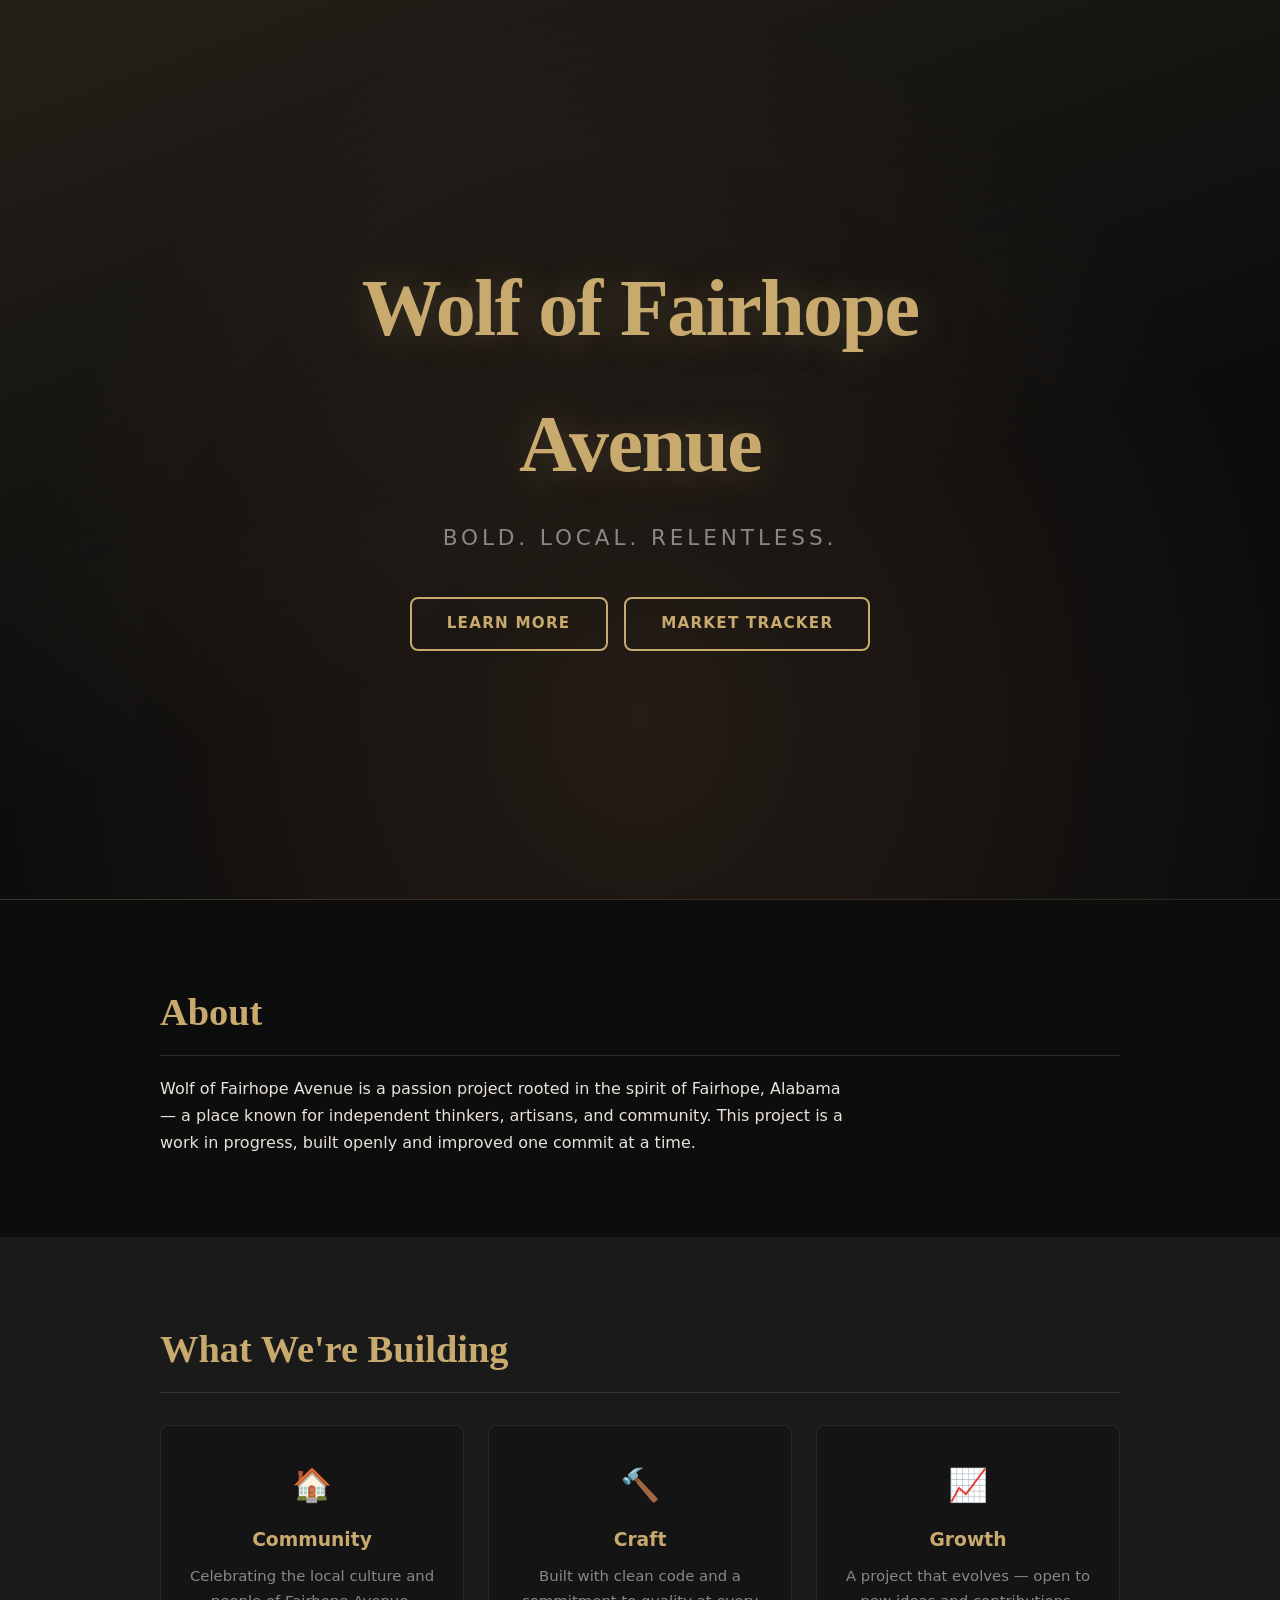
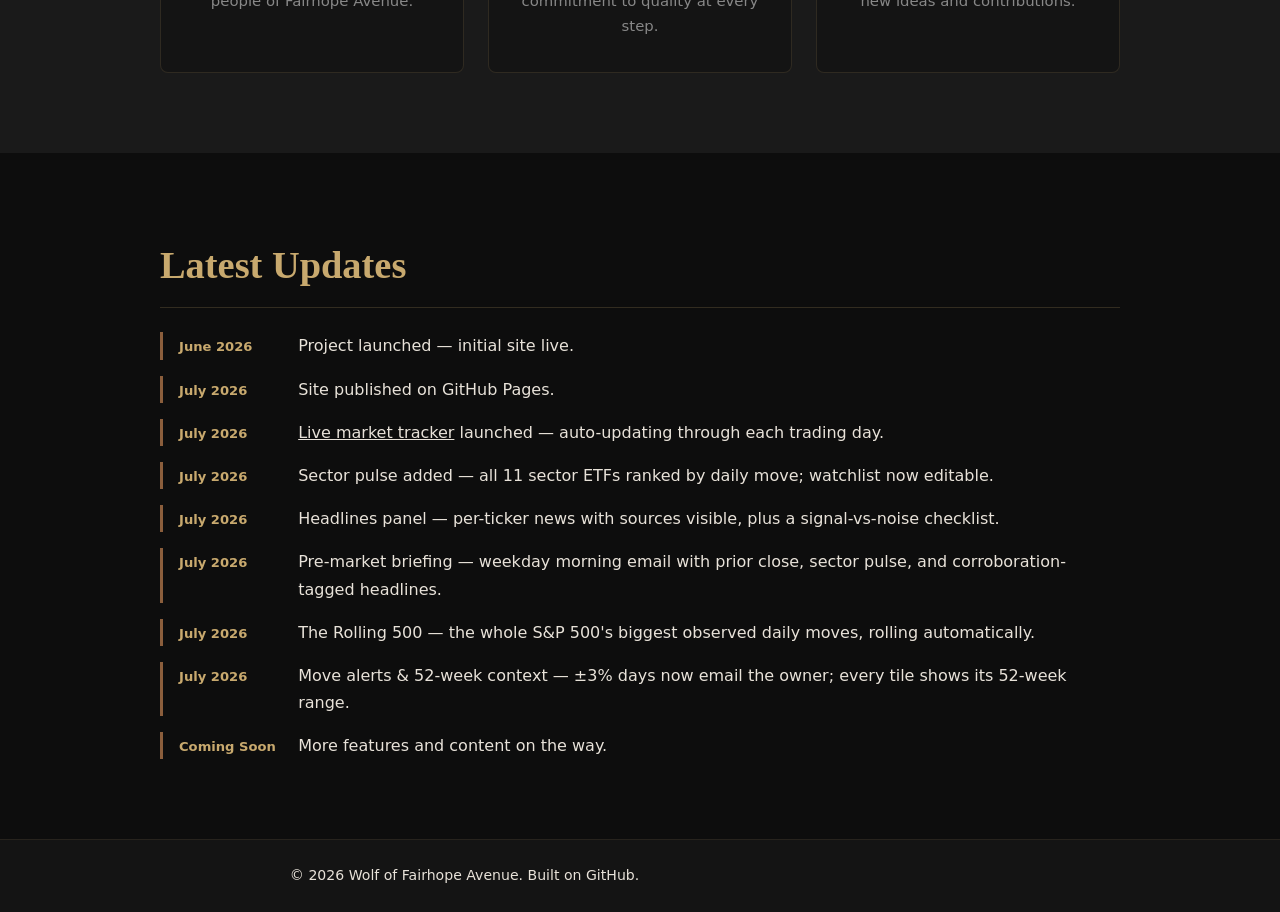
==== index.html @ 79716ab4 "Add significant-move notifications and 52-week context - scripts/check_moves.py + workflow step: a t" ====
<!DOCTYPE html>
<html lang="en">
<head>
  <meta charset="UTF-8" />
  <meta name="viewport" content="width=device-width, initial-scale=1.0" />
  <title>Wolf of Fairhope Avenue</title>
  <meta name="description" content="Wolf of Fairhope Avenue — a project built in public, one commit at a time. Home of the live educational market tracker." />
  <link rel="icon" href="data:image/svg+xml,%3Csvg xmlns='http://www.w3.org/2000/svg' viewBox='0 0 100 100'%3E%3Ctext y='.9em' font-size='90'%3E%F0%9F%90%BA%3C/text%3E%3C/svg%3E" />
  <link rel="stylesheet" href="styles.css" />
</head>
<body>

  <header class="hero">
    <div class="hero-content">
      <h1 class="title">Wolf of Fairhope Avenue</h1>
      <p class="tagline">Bold. Local. Relentless.</p>
      <a href="#about" class="btn">Learn More</a>
      <a href="tracker.html" class="btn">Market Tracker</a>
    </div>
  </header>

  <main>

    <section id="about" class="section">
      <div class="container">
        <h2>About</h2>
        <p>
          Wolf of Fairhope Avenue is a passion project rooted in the spirit of
          Fairhope, Alabama — a place known for independent thinkers, artisans,
          and community. This project is a work in progress, built openly and
          improved one commit at a time.
        </p>
      </div>
    </section>

    <section id="features" class="section section--alt">
      <div class="container">
        <h2>What We're Building</h2>
        <div class="cards">
          <div class="card">
            <span class="card-icon">&#127968;</span>
            <h3>Community</h3>
            <p>Celebrating the local culture and people of Fairhope Avenue.</p>
          </div>
          <div class="card">
            <span class="card-icon">&#128296;</span>
            <h3>Craft</h3>
            <p>Built with clean code and a commitment to quality at every step.</p>
          </div>
          <div class="card">
            <span class="card-icon">&#128200;</span>
            <h3>Growth</h3>
            <p>A project that evolves — open to new ideas and contributions.</p>
          </div>
        </div>
      </div>
    </section>

    <section id="updates" class="section">
      <div class="container">
        <h2>Latest Updates</h2>
        <ul class="updates-list">
          <li>
            <span class="update-date">June 2026</span>
            <span class="update-text">Project launched — initial site live.</span>
          </li>
          <li>
            <span class="update-date">July 2026</span>
            <span class="update-text">Site published on GitHub Pages.</span>
          </li>
          <li>
            <span class="update-date">July 2026</span>
            <span class="update-text"><a href="tracker.html" style="color:inherit">Live market tracker</a> launched — auto-updating through each trading day.</span>
          </li>
          <li>
            <span class="update-date">July 2026</span>
            <span class="update-text">Sector pulse added — all 11 sector ETFs ranked by daily move; watchlist now editable.</span>
          </li>
          <li>
            <span class="update-date">July 2026</span>
            <span class="update-text">Headlines panel — per-ticker news with sources visible, plus a signal-vs-noise checklist.</span>
          </li>
          <li>
            <span class="update-date">July 2026</span>
            <span class="update-text">Pre-market briefing — weekday morning email with prior close, sector pulse, and corroboration-tagged headlines.</span>
          </li>
          <li>
            <span class="update-date">July 2026</span>
            <span class="update-text">The Rolling 500 — the whole S&amp;P 500's biggest observed daily moves, rolling automatically.</span>
          </li>
          <li>
            <span class="update-date">July 2026</span>
            <span class="update-text">Move alerts &amp; 52-week context — ±3% days now email the owner; every tile shows its 52-week range.</span>
          </li>
          <li>
            <span class="update-date">Coming Soon</span>
            <span class="update-text">More features and content on the way.</span>
          </li>
        </ul>
      </div>
    </section>

  </main>

  <footer class="footer">
    <div class="container">
      <p>&copy; 2026 Wolf of Fairhope Avenue. Built on GitHub.</p>
    </div>
  </footer>

</body>
</html>
---- styles.css ----
/* ── Reset & base ──────────────────────────────────────────────────────── */
*, *::before, *::after { box-sizing: border-box; margin: 0; padding: 0; }

:root {
  --color-bg:       #0d0d0d;
  --color-surface:  #141414;
  --color-alt:      #1a1a1a;
  --color-accent:   #c8a96e;   /* warm gold */
  --color-accent2:  #8b5e3c;   /* deep copper */
  --color-text:     #e8e2d9;
  --color-muted:    #888;
  --font-display:   'Georgia', serif;
  --font-body:      'Segoe UI', system-ui, sans-serif;
  --max-w:          960px;
  --radius:         8px;
}

html { scroll-behavior: smooth; }

body {
  background: var(--color-bg);
  color: var(--color-text);
  font-family: var(--font-body);
  font-size: 1rem;
  line-height: 1.7;
}

/* ── Hero ──────────────────────────────────────────────────────────────── */
.hero {
  min-height: 100vh;
  display: flex;
  align-items: center;
  justify-content: center;
  text-align: center;
  padding: 2rem;
  background:
    linear-gradient(160deg, rgba(200,169,110,.12) 0%, transparent 60%),
    radial-gradient(ellipse at 50% 80%, rgba(139,94,60,.18) 0%, transparent 70%),
    var(--color-bg);
  border-bottom: 1px solid rgba(200,169,110,.15);
}

.hero-content { max-width: 680px; }

.title {
  font-family: var(--font-display);
  font-size: clamp(2.4rem, 7vw, 5rem);
  font-weight: 700;
  letter-spacing: -.02em;
  color: var(--color-accent);
  text-shadow: 0 2px 40px rgba(200,169,110,.25);
  margin-bottom: .5rem;
}

.tagline {
  font-size: clamp(1rem, 2.5vw, 1.35rem);
  color: var(--color-muted);
  letter-spacing: .18em;
  text-transform: uppercase;
  margin-bottom: 2.5rem;
}

/* ── Button ────────────────────────────────────────────────────────────── */
.btn {
  display: inline-block;
  margin: 0 .35rem .5rem;
  padding: .75rem 2.2rem;
  border: 2px solid var(--color-accent);
  color: var(--color-accent);
  font-size: .95rem;
  font-weight: 600;
  letter-spacing: .08em;
  text-transform: uppercase;
  text-decoration: none;
  border-radius: var(--radius);
  transition: background .2s, color .2s;
}
.btn:hover {
  background: var(--color-accent);
  color: var(--color-bg);
}

/* ── Sections ──────────────────────────────────────────────────────────── */
.section { padding: 5rem 1.5rem; }
.section--alt { background: var(--color-alt); }

.container {
  max-width: var(--max-w);
  margin: 0 auto;
}

h2 {
  font-family: var(--font-display);
  font-size: clamp(1.6rem, 3.5vw, 2.4rem);
  color: var(--color-accent);
  margin-bottom: 1.2rem;
  border-bottom: 1px solid rgba(200,169,110,.2);
  padding-bottom: .6rem;
}

p { color: var(--color-text); max-width: 68ch; }

/* ── Cards ─────────────────────────────────────────────────────────────── */
.cards {
  display: grid;
  grid-template-columns: repeat(auto-fit, minmax(220px, 1fr));
  gap: 1.5rem;
  margin-top: 2rem;
}

.card {
  background: var(--color-surface);
  border: 1px solid rgba(200,169,110,.15);
  border-radius: var(--radius);
  padding: 2rem 1.5rem;
  text-align: center;
  transition: border-color .2s, transform .2s;
}
.card:hover {
  border-color: var(--color-accent);
  transform: translateY(-4px);
}

.card-icon { font-size: 2rem; display: block; margin-bottom: .75rem; }
.card h3   { color: var(--color-accent); margin-bottom: .5rem; }
.card p    { font-size: .93rem; color: var(--color-muted); }

/* ── Updates list ──────────────────────────────────────────────────────── */
.updates-list {
  list-style: none;
  margin-top: 1.5rem;
  display: flex;
  flex-direction: column;
  gap: 1rem;
}

.updates-list li {
  display: flex;
  gap: 1.2rem;
  align-items: baseline;
  border-left: 3px solid var(--color-accent2);
  padding-left: 1rem;
}

.update-date {
  font-size: .82rem;
  color: var(--color-accent);
  font-weight: 600;
  white-space: nowrap;
  min-width: 100px;
}

.update-text { color: var(--color-text); }

/* ── Footer ─────────────────────────────────────────────────────────────── */
.footer {
  background: var(--color-surface);
  border-top: 1px solid rgba(200,169,110,.1);
  padding: 1.5rem;
  text-align: center;
  color: var(--color-muted);
  font-size: .88rem;
}
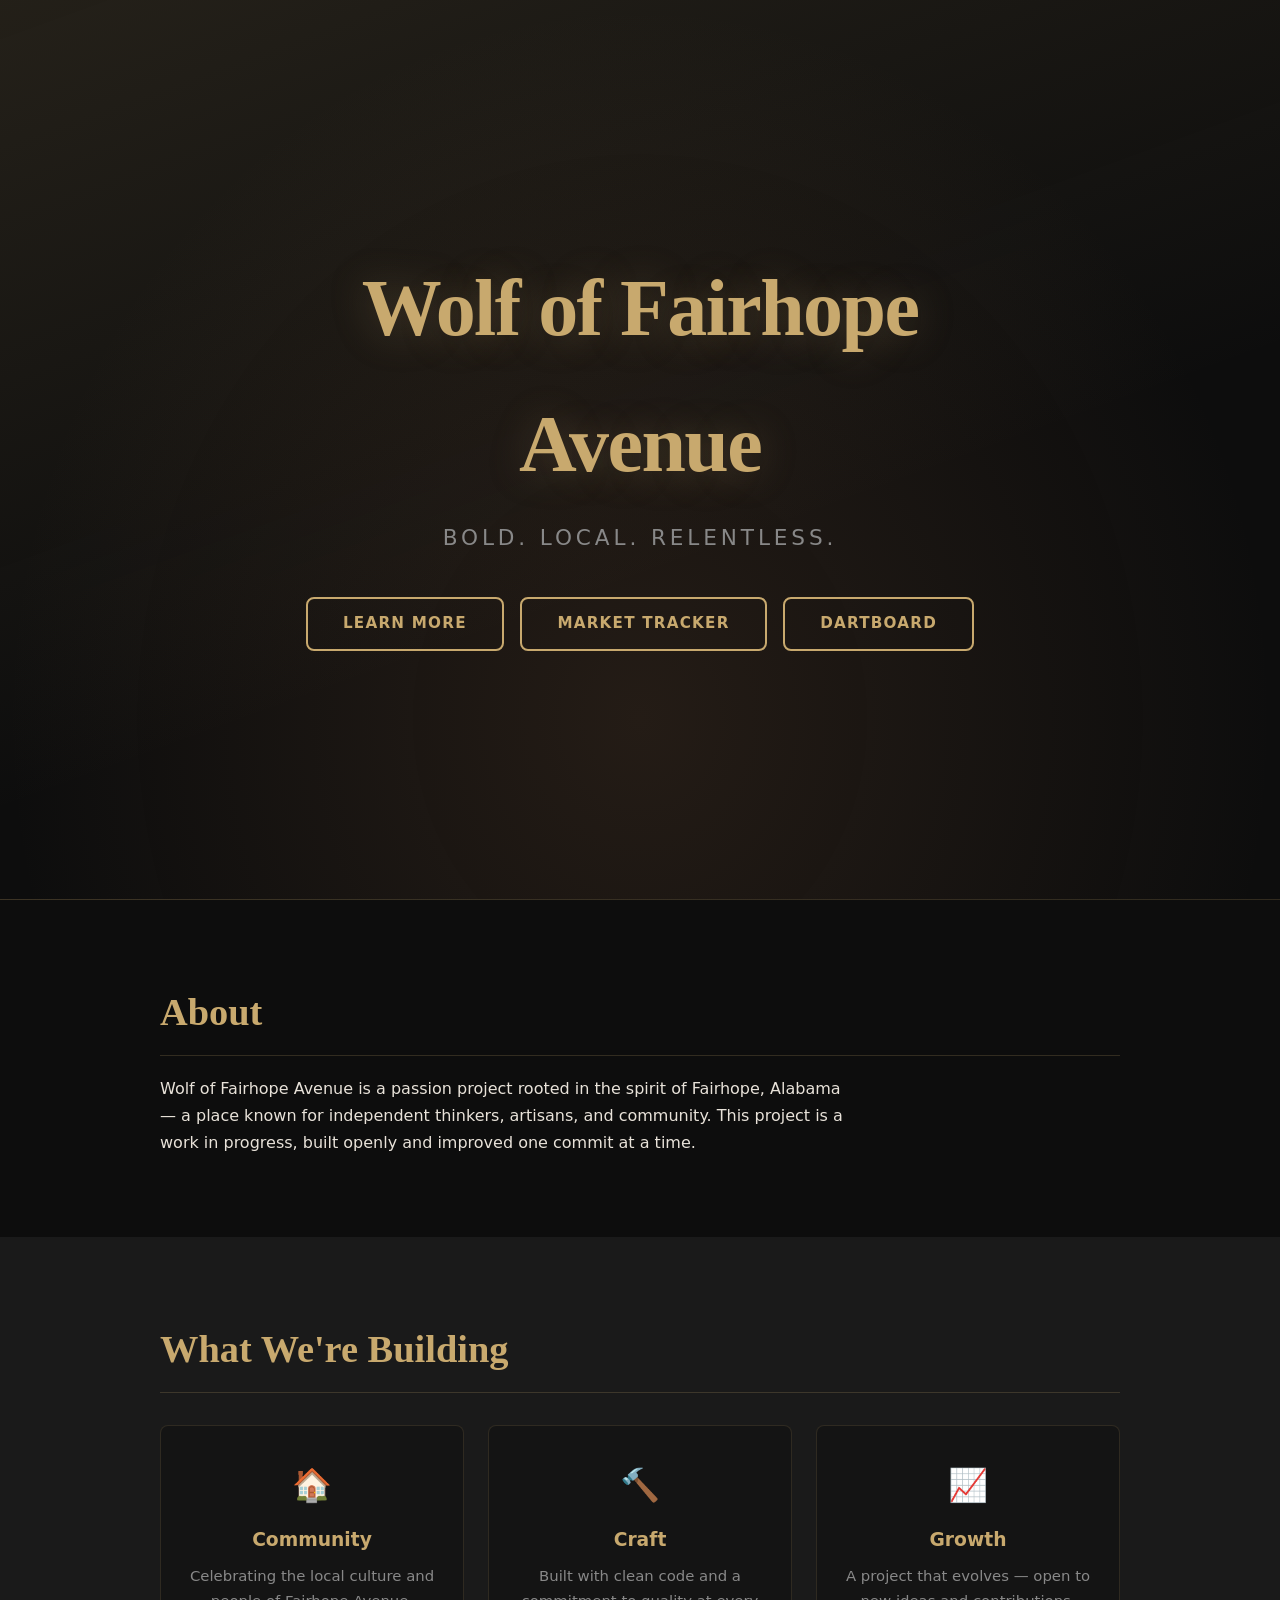
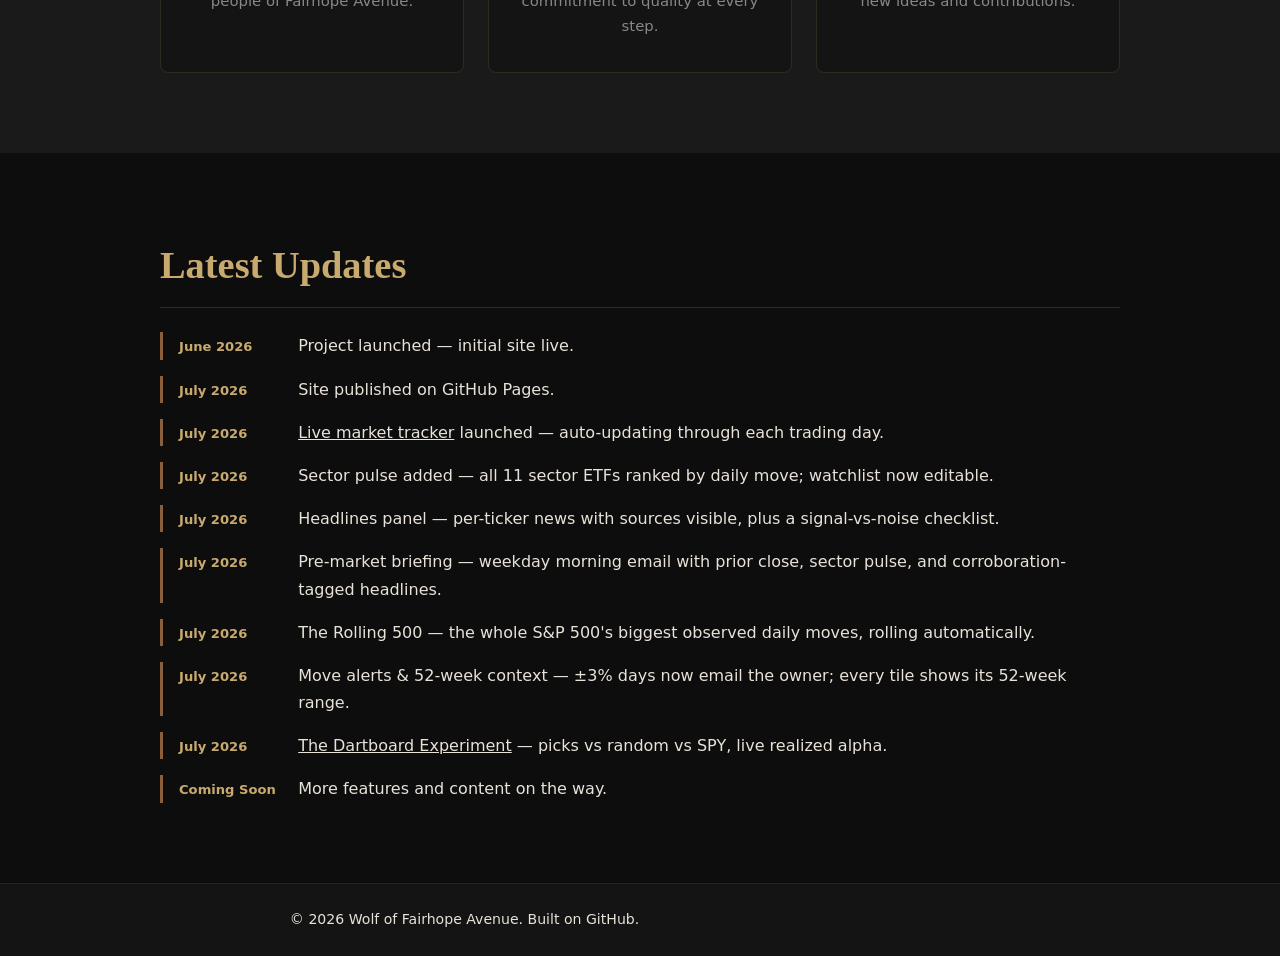
==== commit 65a19a31: "Add the Dartboard Experiment: picks vs random vs SPY, live realized alpha - scripts/update_portfolio" ====
--- a/index.html
+++ b/index.html
@@ -16,6 +16,7 @@
       <p class="tagline">Bold. Local. Relentless.</p>
       <a href="#about" class="btn">Learn More</a>
       <a href="tracker.html" class="btn">Market Tracker</a>
+      <a href="dartboard.html" class="btn">Dartboard</a>
     </div>
   </header>
 
@@ -93,6 +94,10 @@
             <span class="update-text">Move alerts &amp; 52-week context — ±3% days now email the owner; every tile shows its 52-week range.</span>
           </li>
           <li>
+            <span class="update-date">July 2026</span>
+            <span class="update-text"><a href="dartboard.html" style="color:inherit">The Dartboard Experiment</a> — picks vs random vs SPY, live realized alpha.</span>
+          </li>
+          <li>
             <span class="update-date">Coming Soon</span>
             <span class="update-text">More features and content on the way.</span>
           </li>
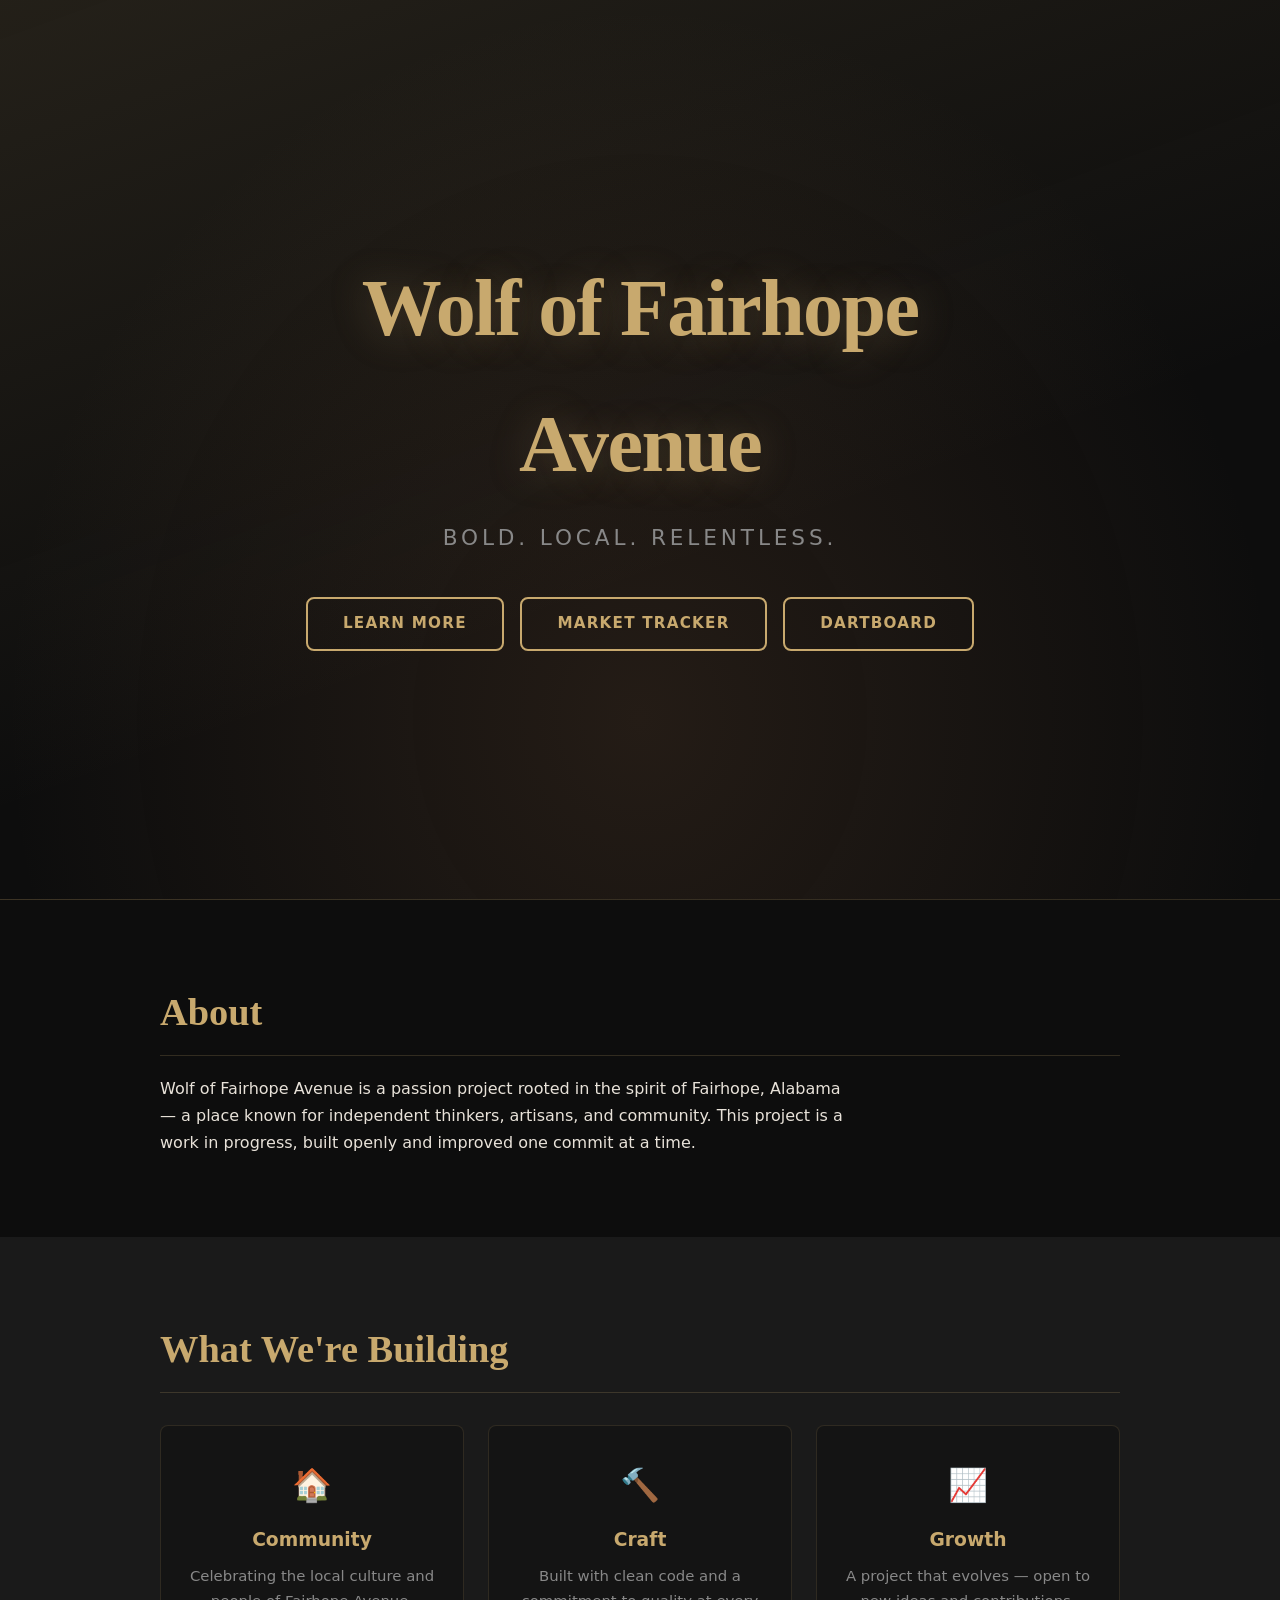
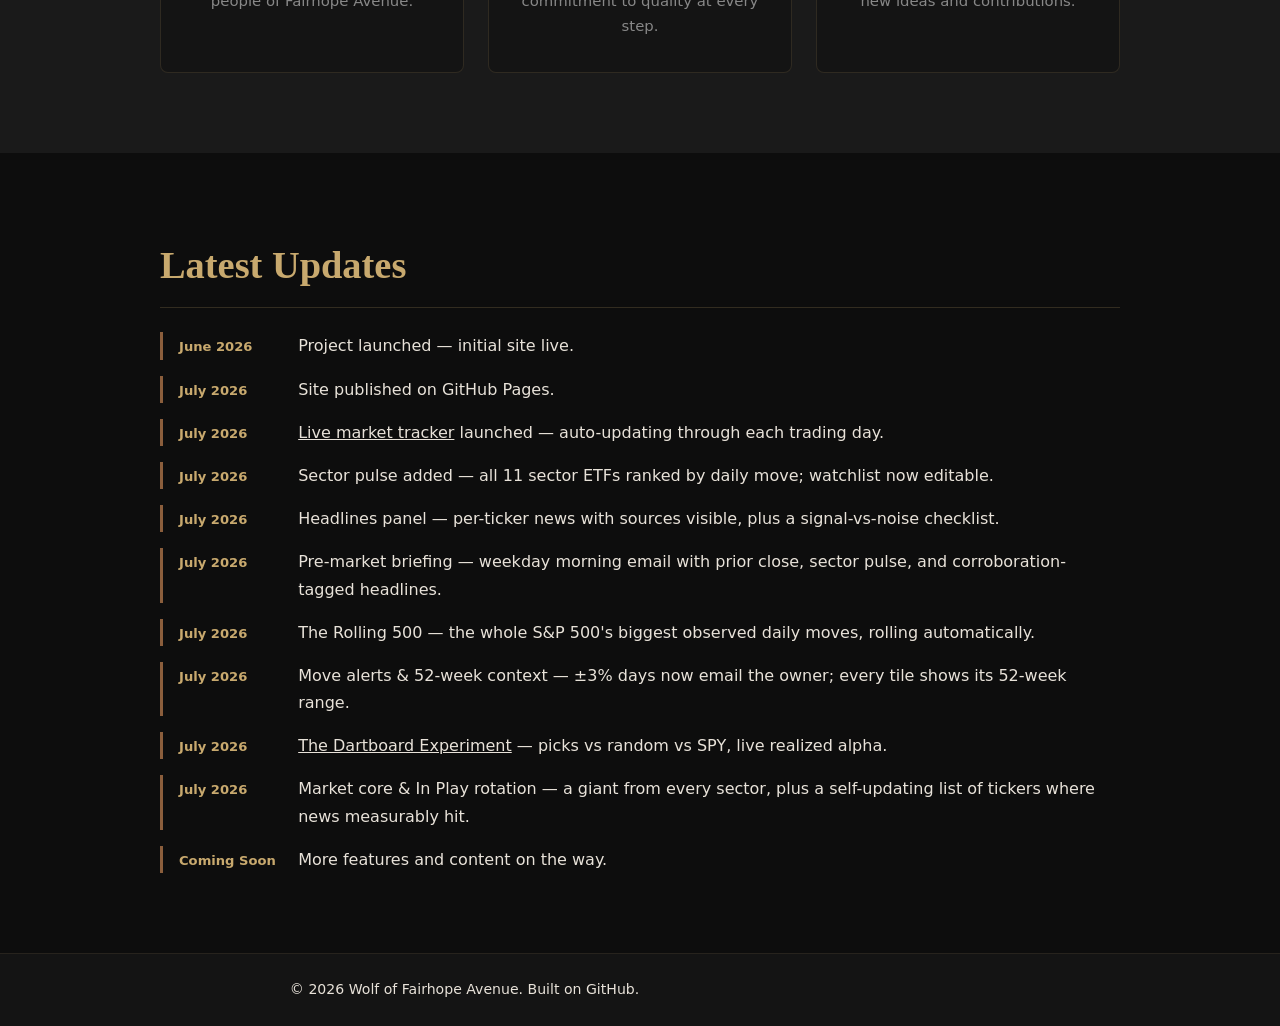
==== commit 29e0b75c: "Diversify the ticker set: market core per sector + In Play auto-rotation Addresses the concentration" ====
--- a/index.html
+++ b/index.html
@@ -98,6 +98,10 @@
             <span class="update-text"><a href="dartboard.html" style="color:inherit">The Dartboard Experiment</a> — picks vs random vs SPY, live realized alpha.</span>
           </li>
           <li>
+            <span class="update-date">July 2026</span>
+            <span class="update-text">Market core &amp; In Play rotation — a giant from every sector, plus a self-updating list of tickers where news measurably hit.</span>
+          </li>
+          <li>
             <span class="update-date">Coming Soon</span>
             <span class="update-text">More features and content on the way.</span>
           </li>
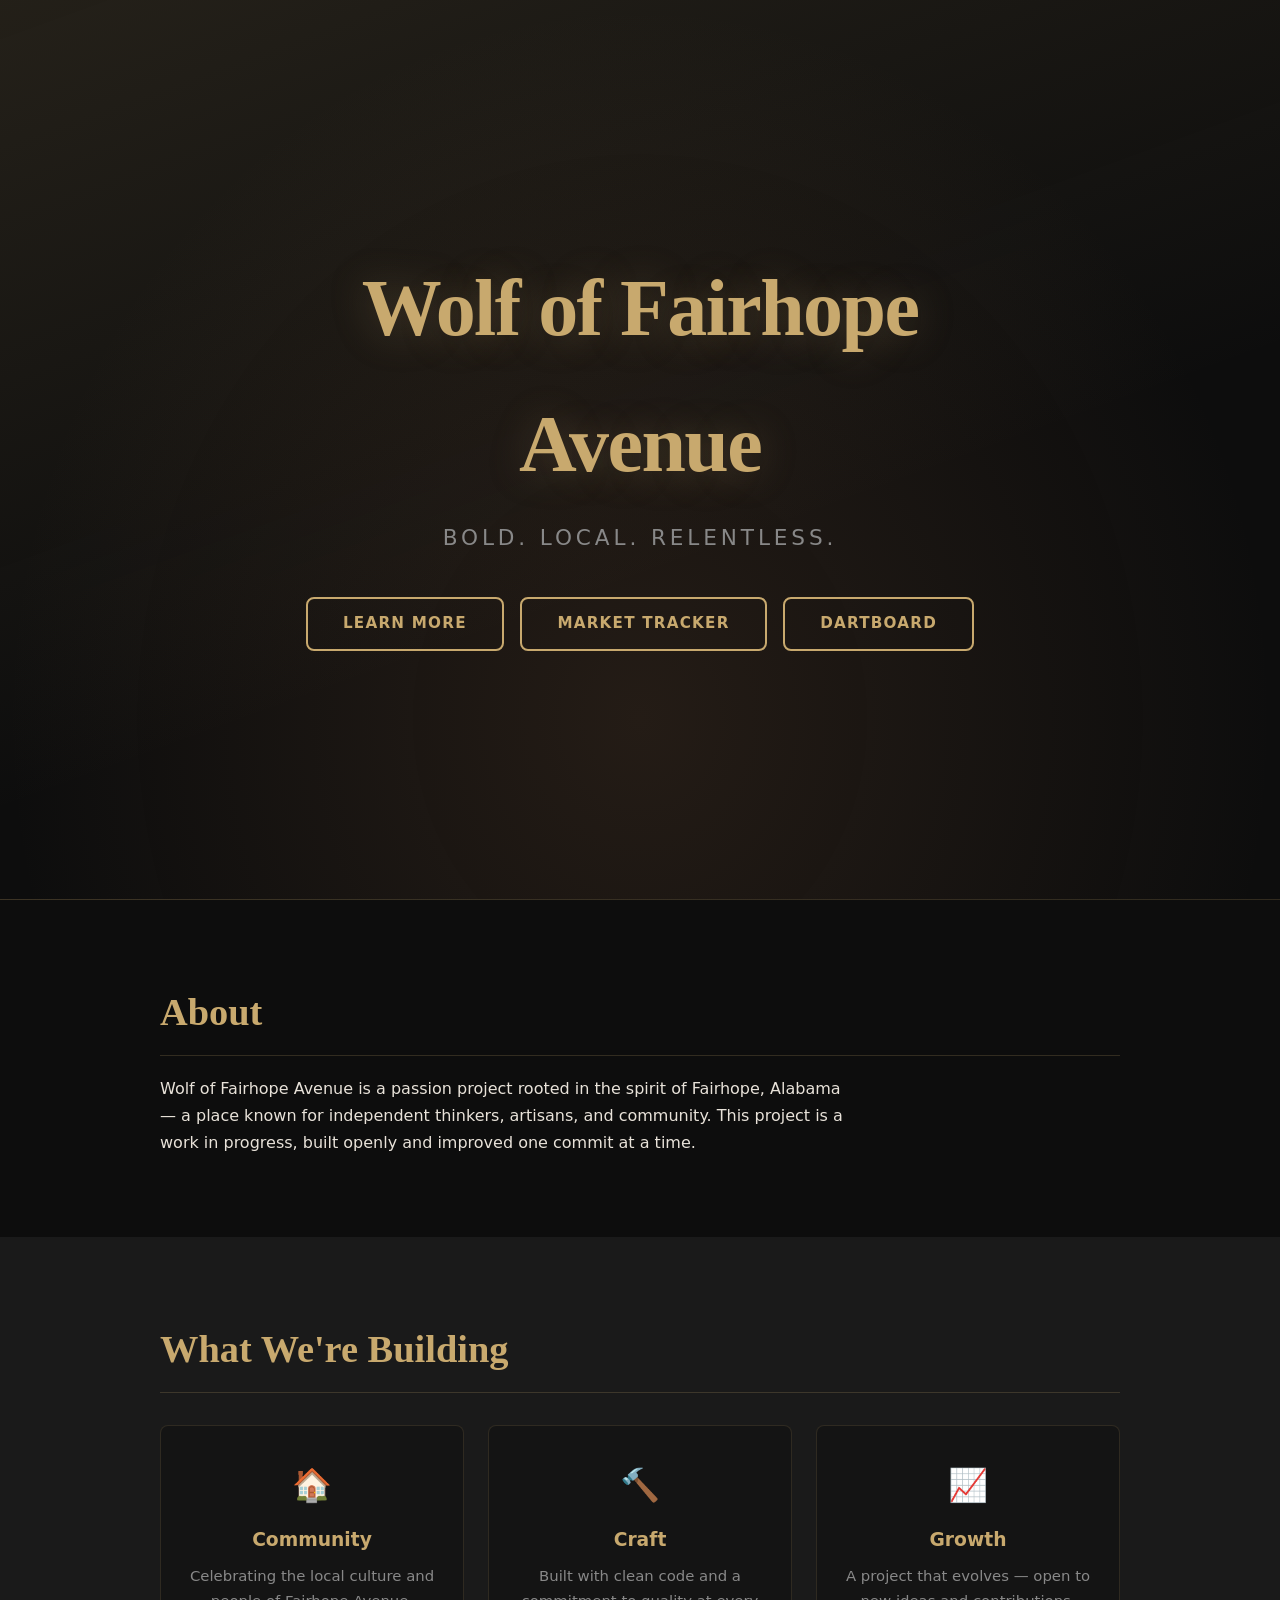
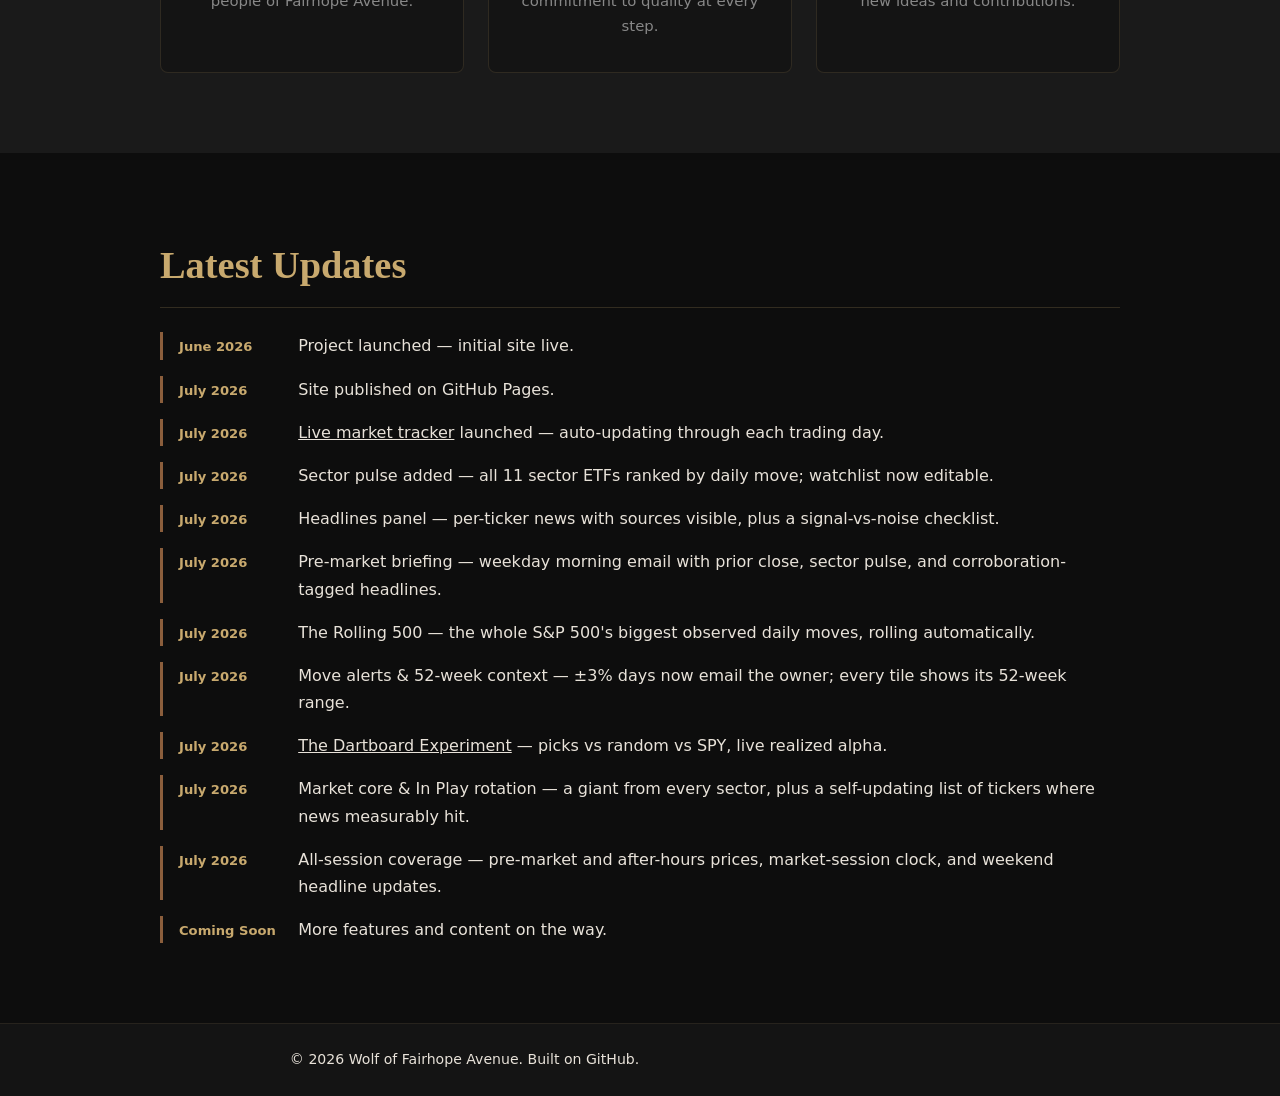
==== commit d347dc99: "All-session market coverage: session engine, extended hours, weekends Pre-market, after-hours, and w" ====
--- a/index.html
+++ b/index.html
@@ -102,6 +102,10 @@
             <span class="update-text">Market core &amp; In Play rotation — a giant from every sector, plus a self-updating list of tickers where news measurably hit.</span>
           </li>
           <li>
+            <span class="update-date">July 2026</span>
+            <span class="update-text">All-session coverage — pre-market and after-hours prices, market-session clock, and weekend headline updates.</span>
+          </li>
+          <li>
             <span class="update-date">Coming Soon</span>
             <span class="update-text">More features and content on the way.</span>
           </li>
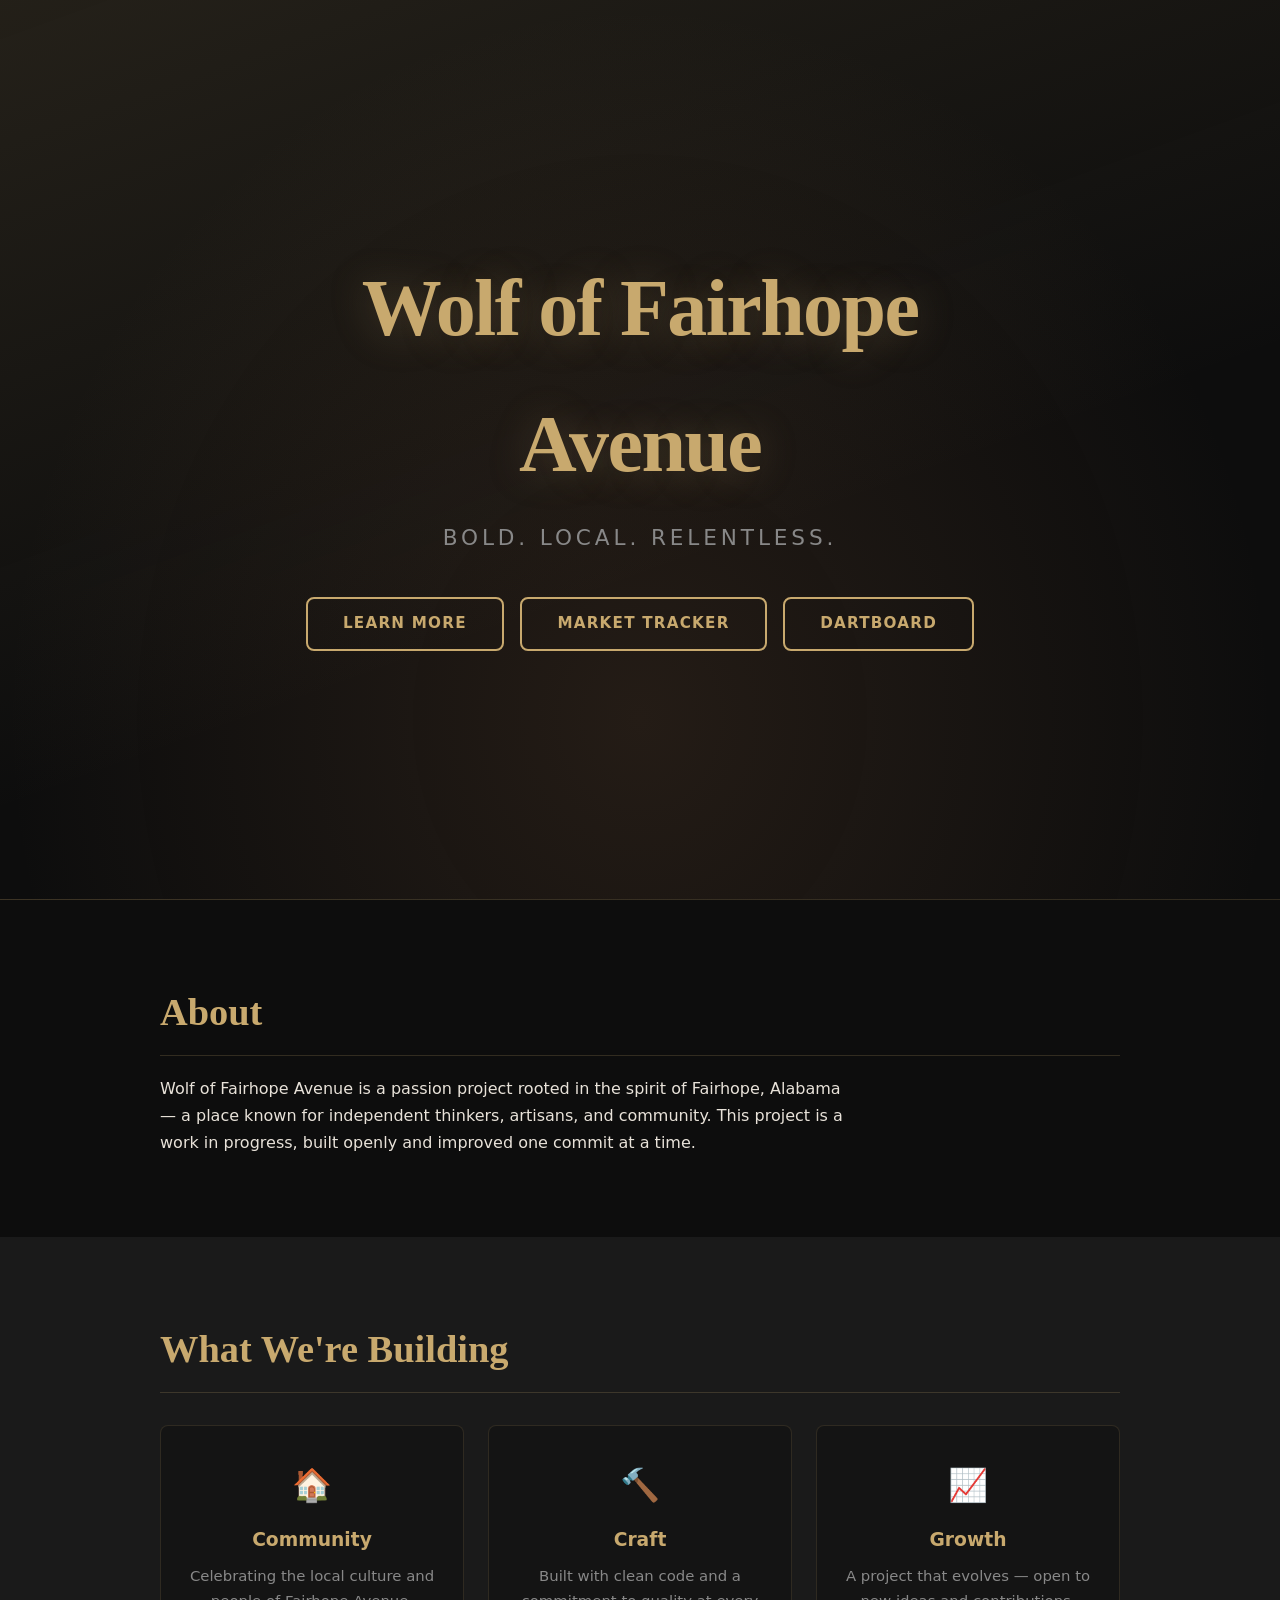
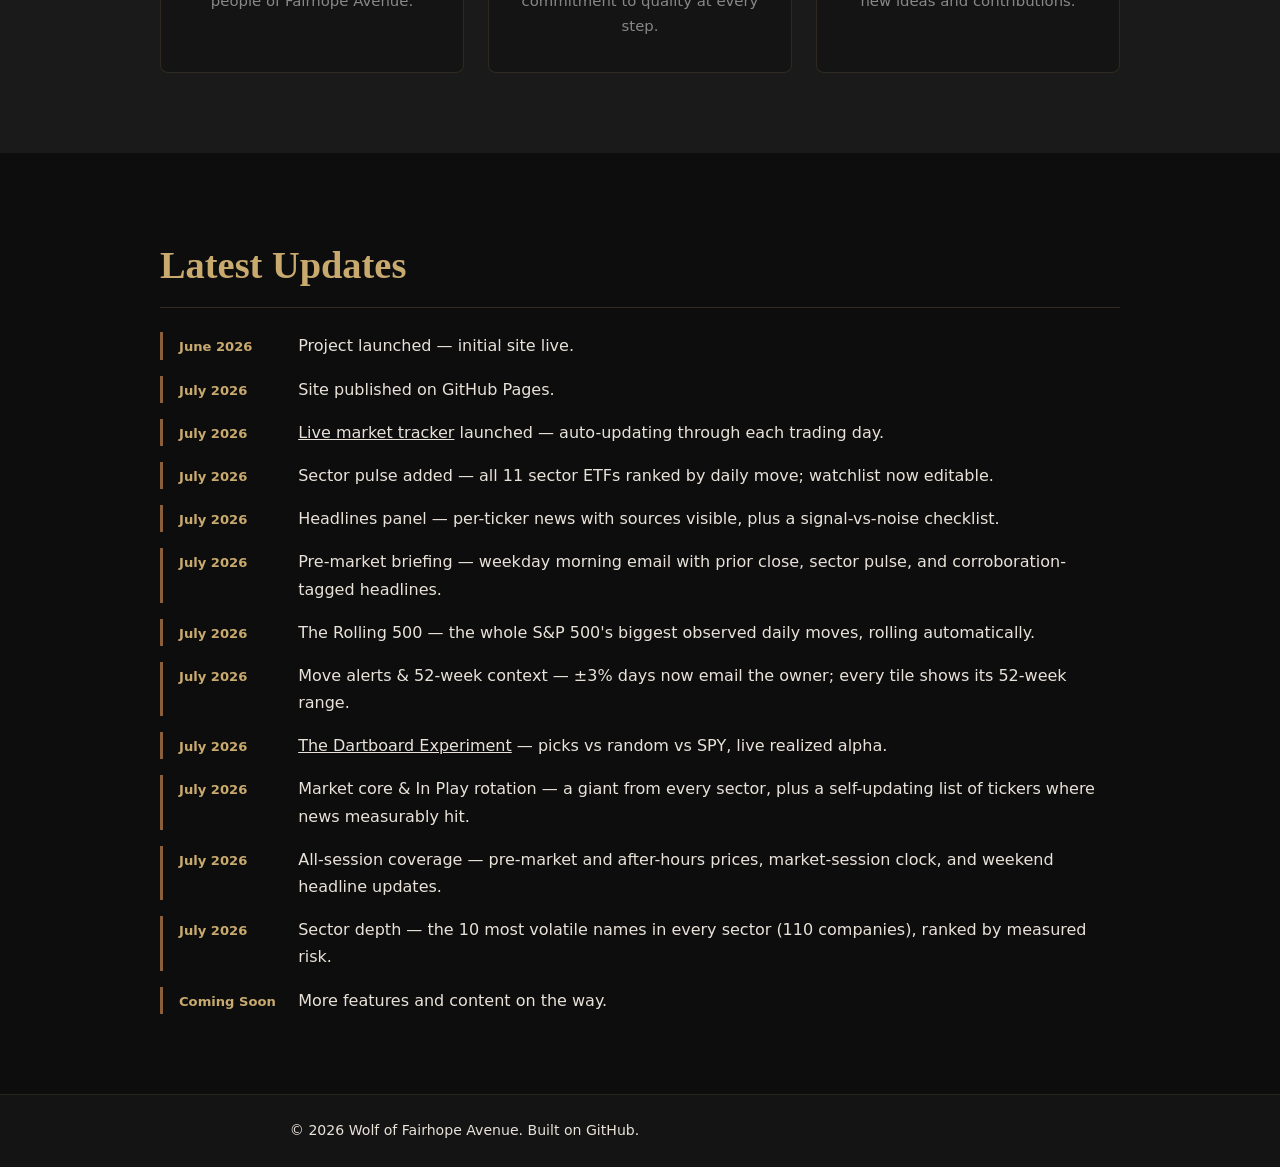
==== commit 641a91e1: "Add sector depth: 10 highest-volatility names per GICS sector Expands ticker depth from 1 company pe" ====
--- a/index.html
+++ b/index.html
@@ -106,6 +106,10 @@
             <span class="update-text">All-session coverage — pre-market and after-hours prices, market-session clock, and weekend headline updates.</span>
           </li>
           <li>
+            <span class="update-date">July 2026</span>
+            <span class="update-text">Sector depth — the 10 most volatile names in every sector (110 companies), ranked by measured risk.</span>
+          </li>
+          <li>
             <span class="update-date">Coming Soon</span>
             <span class="update-text">More features and content on the way.</span>
           </li>
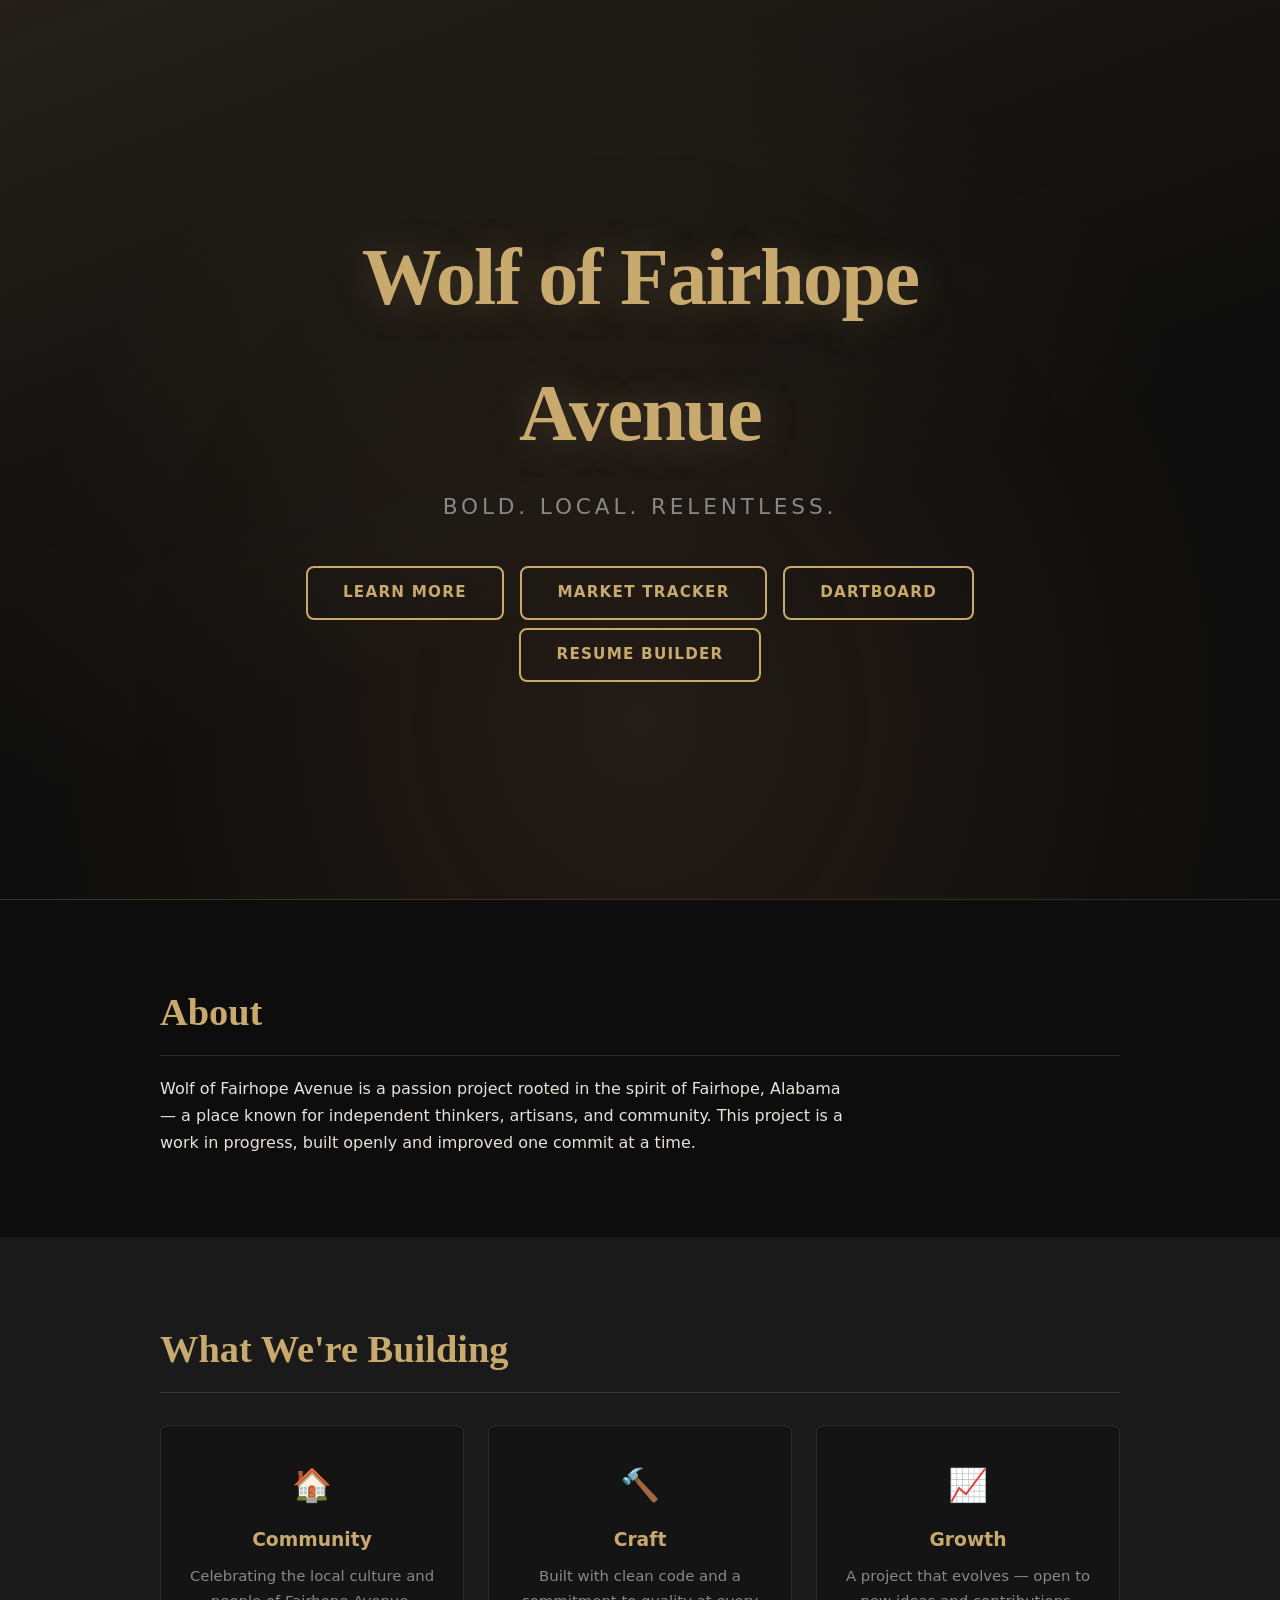
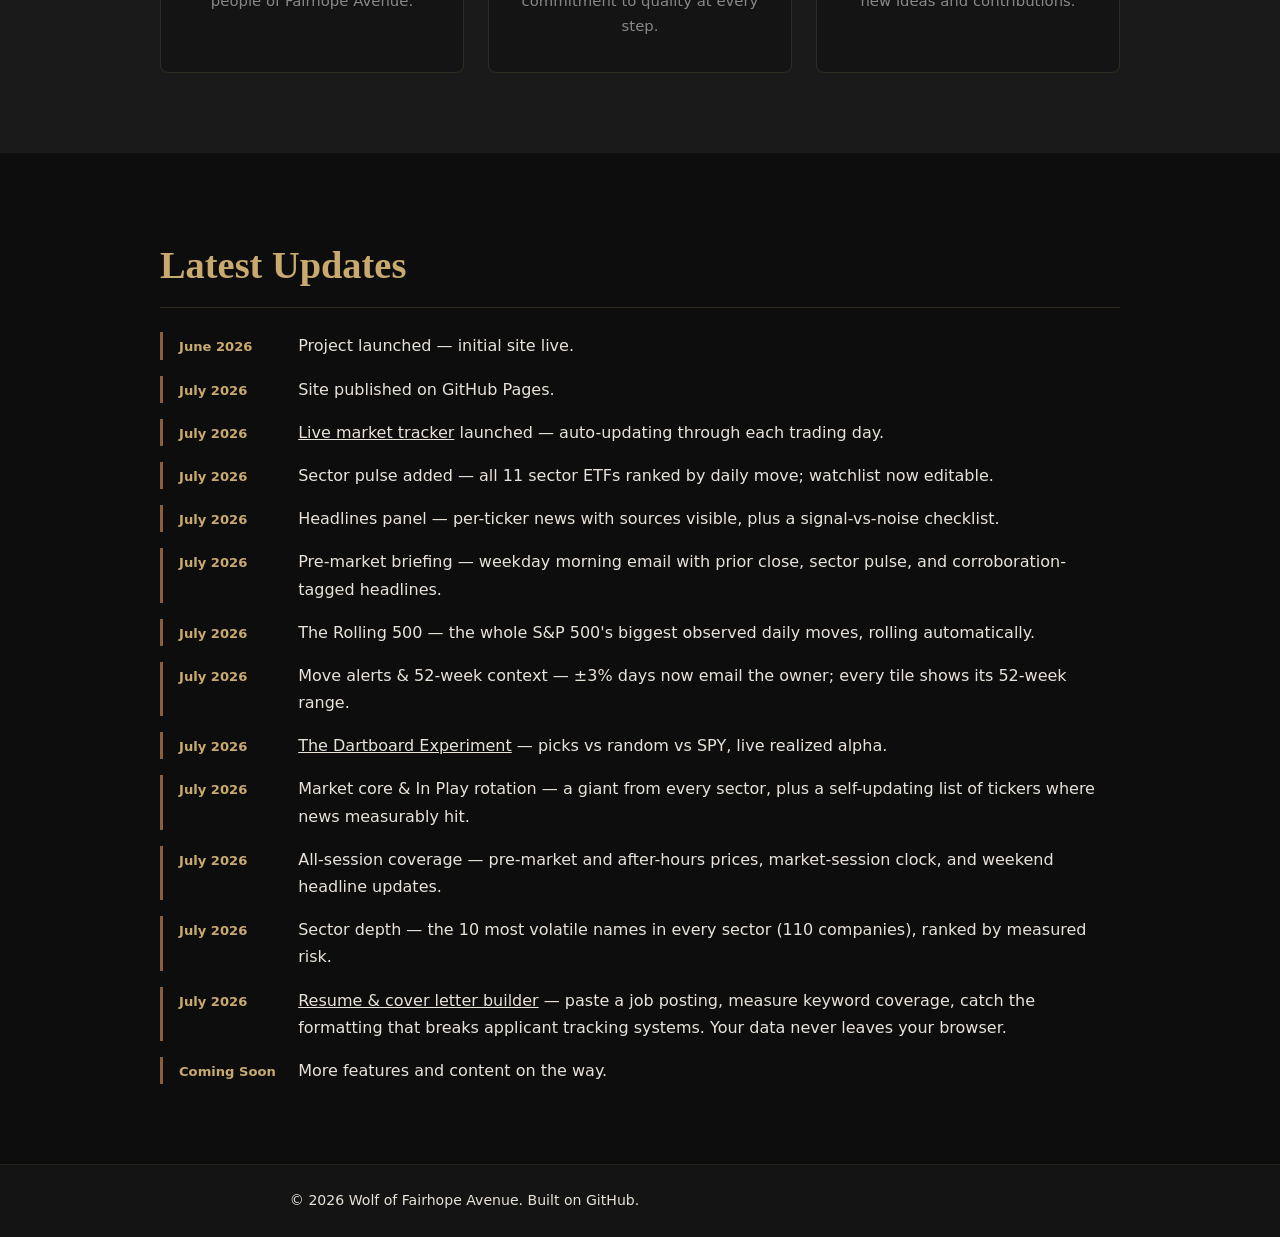
==== commit bbcf7cf0: "Add ATS-focused resume and cover letter builder Adds resume.html: paste a job description, measure k" ====
--- a/index.html
+++ b/index.html
@@ -17,6 +17,7 @@
       <a href="#about" class="btn">Learn More</a>
       <a href="tracker.html" class="btn">Market Tracker</a>
       <a href="dartboard.html" class="btn">Dartboard</a>
+      <a href="resume.html" class="btn">Resume Builder</a>
     </div>
   </header>
 
@@ -110,6 +111,10 @@
             <span class="update-text">Sector depth — the 10 most volatile names in every sector (110 companies), ranked by measured risk.</span>
           </li>
           <li>
+            <span class="update-date">July 2026</span>
+            <span class="update-text"><a href="resume.html" style="color:inherit">Resume &amp; cover letter builder</a> — paste a job posting, measure keyword coverage, catch the formatting that breaks applicant tracking systems. Your data never leaves your browser.</span>
+          </li>
+          <li>
             <span class="update-date">Coming Soon</span>
             <span class="update-text">More features and content on the way.</span>
           </li>
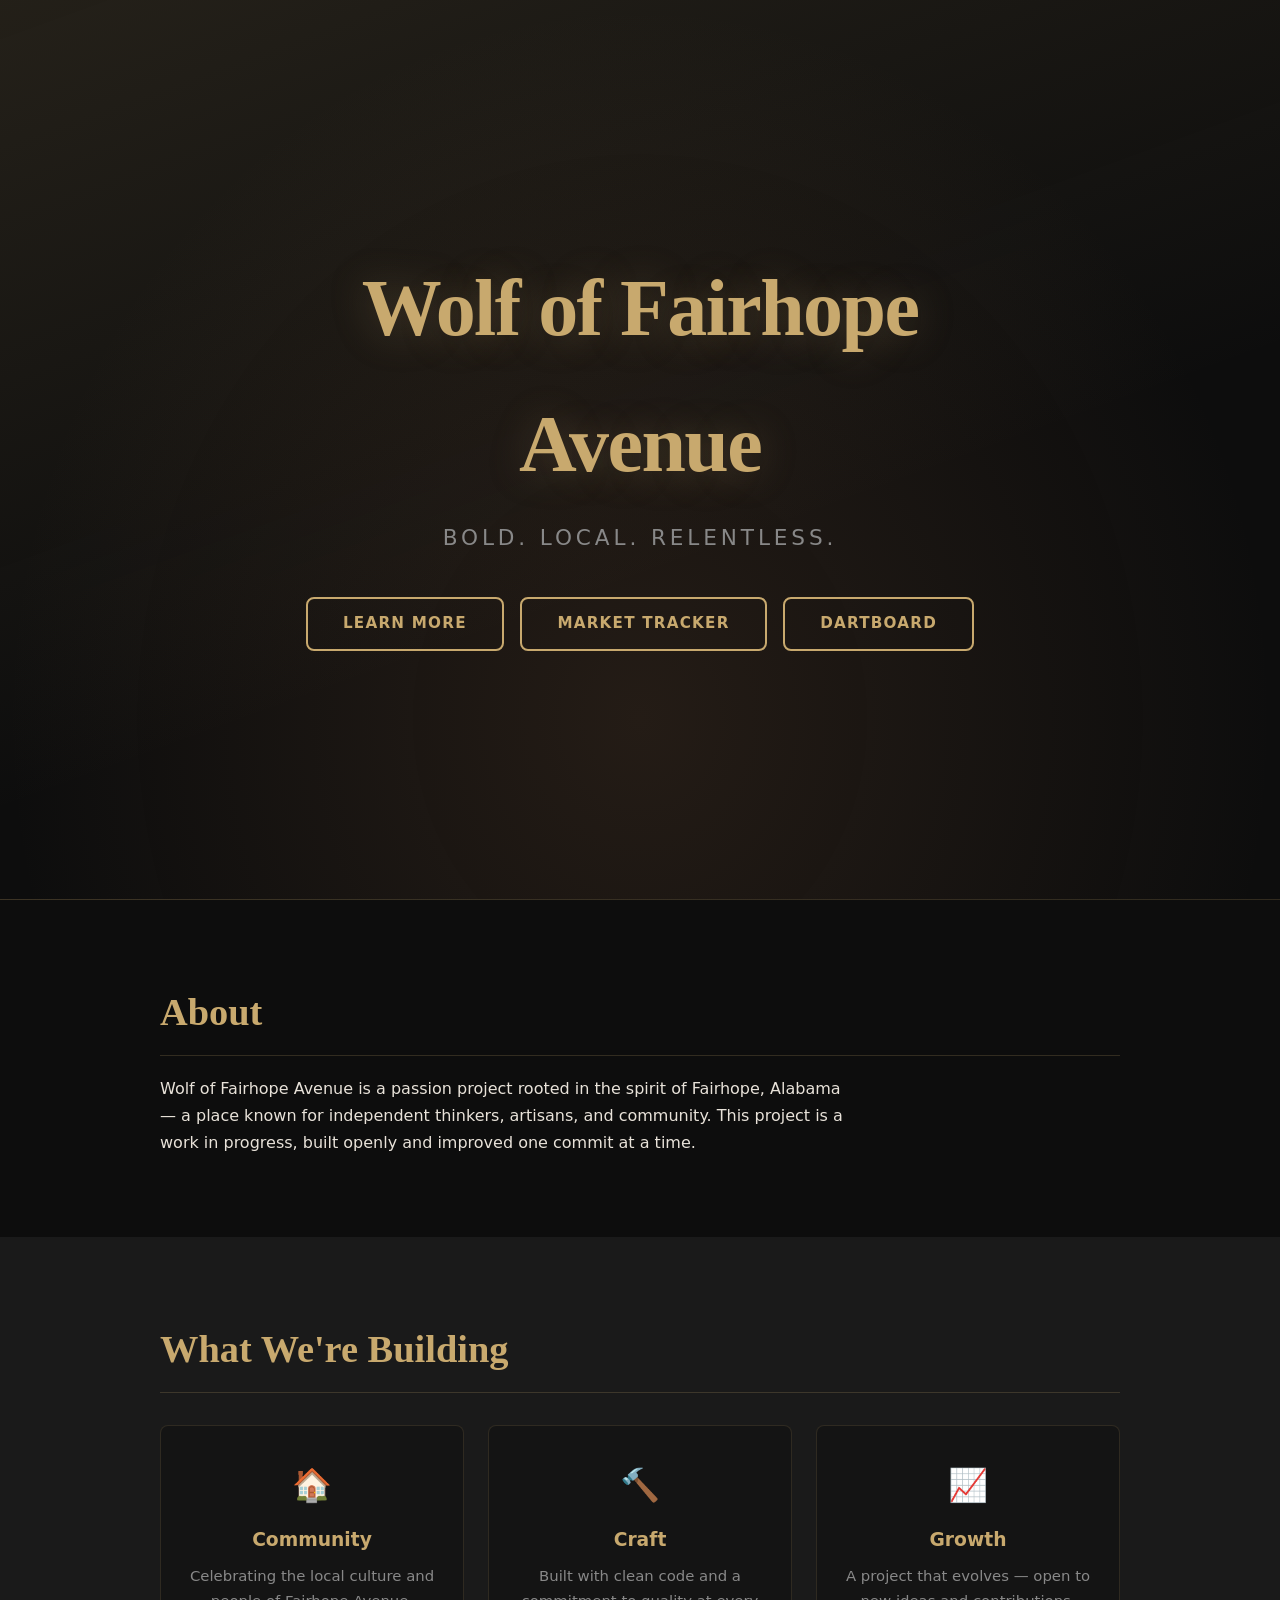
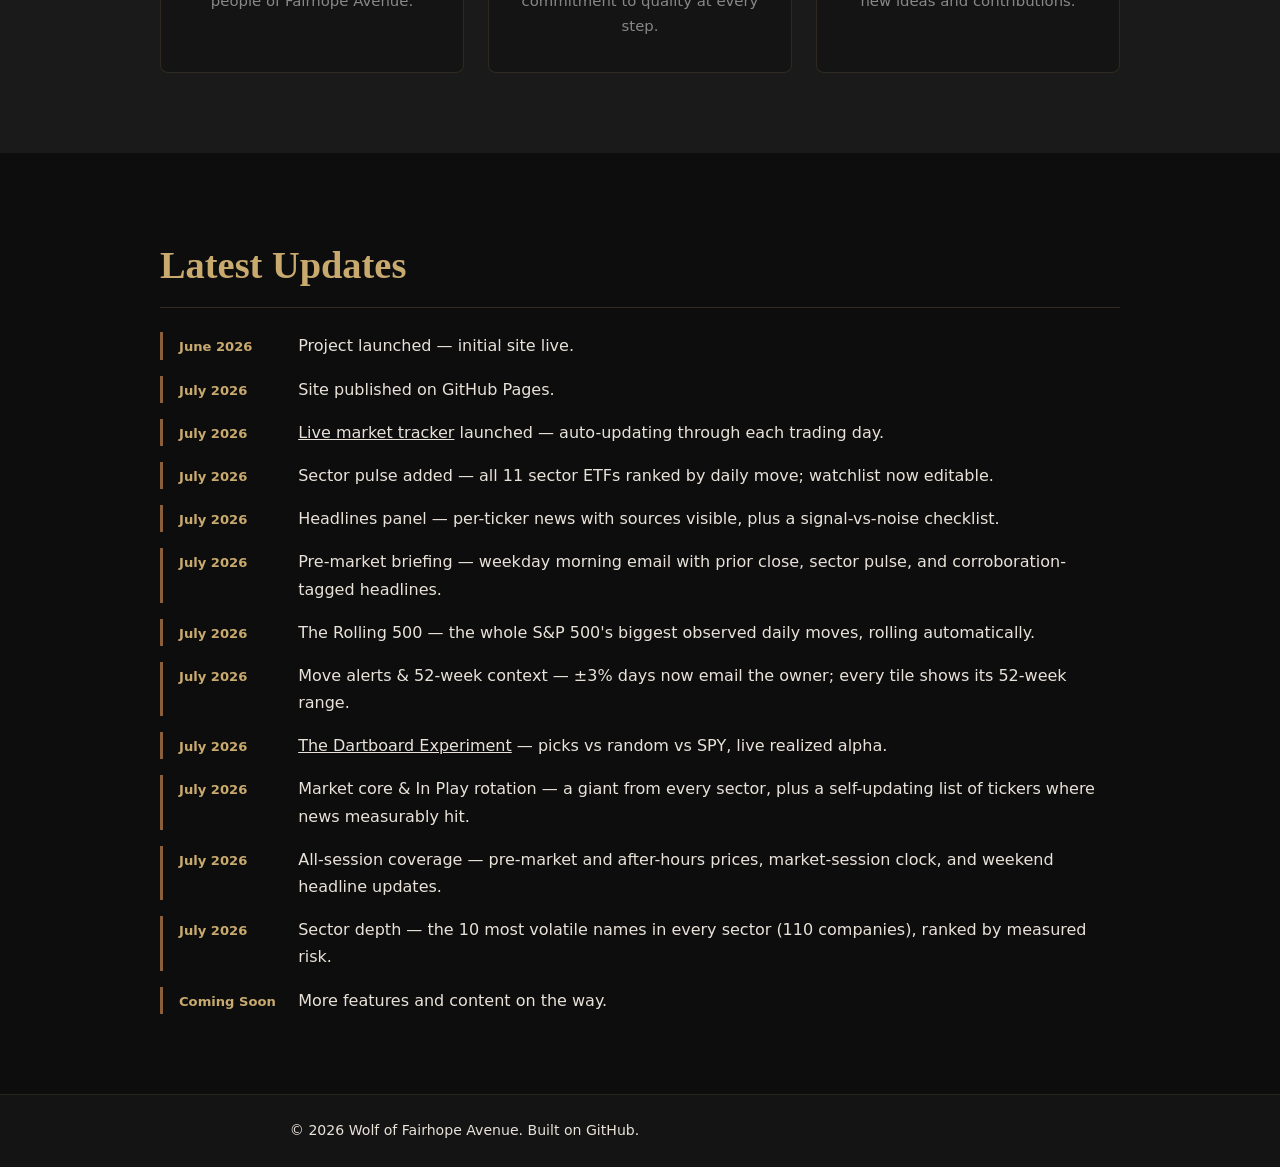
==== commit a423dfcc: "Full system audit: enforce the controls the project claims External-auditor dry run over code, CI, w" ====
--- a/index.html
+++ b/index.html
@@ -9,6 +9,7 @@
   <link rel="stylesheet" href="styles.css" />
 </head>
 <body>
+  <a class="skip-link" href="#main">Skip to content</a>
 
   <header class="hero">
     <div class="hero-content">
@@ -17,11 +18,10 @@
       <a href="#about" class="btn">Learn More</a>
       <a href="tracker.html" class="btn">Market Tracker</a>
       <a href="dartboard.html" class="btn">Dartboard</a>
-      <a href="resume.html" class="btn">Resume Builder</a>
     </div>
   </header>
 
-  <main>
+  <main id="main">
 
     <section id="about" class="section">
       <div class="container">
@@ -111,10 +111,6 @@
             <span class="update-text">Sector depth — the 10 most volatile names in every sector (110 companies), ranked by measured risk.</span>
           </li>
           <li>
-            <span class="update-date">July 2026</span>
-            <span class="update-text"><a href="resume.html" style="color:inherit">Resume &amp; cover letter builder</a> — paste a job posting, measure keyword coverage, catch the formatting that breaks applicant tracking systems. Your data never leaves your browser.</span>
-          </li>
-          <li>
             <span class="update-date">Coming Soon</span>
             <span class="update-text">More features and content on the way.</span>
           </li>
--- a/styles.css
+++ b/styles.css
@@ -161,3 +161,15 @@
   color: var(--color-muted);
   font-size: .88rem;
 }
+
+/* Bypass blocks (WCAG 2.2 AA, 2.4.1). Visually hidden until focused, so
+   keyboard users get past the header without a visible change for others.
+   tracker.html carries an inline copy from an earlier pass; this is the
+   shared definition every page uses. */
+.skip-link {
+  position: absolute; left: -9999px; top: 0;
+  background: var(--color-surface, #ffffff);
+  color: var(--color-accent, #0066cc);
+  padding: .5rem 1rem; z-index: 10;
+}
+.skip-link:focus { left: .5rem; top: .5rem; }
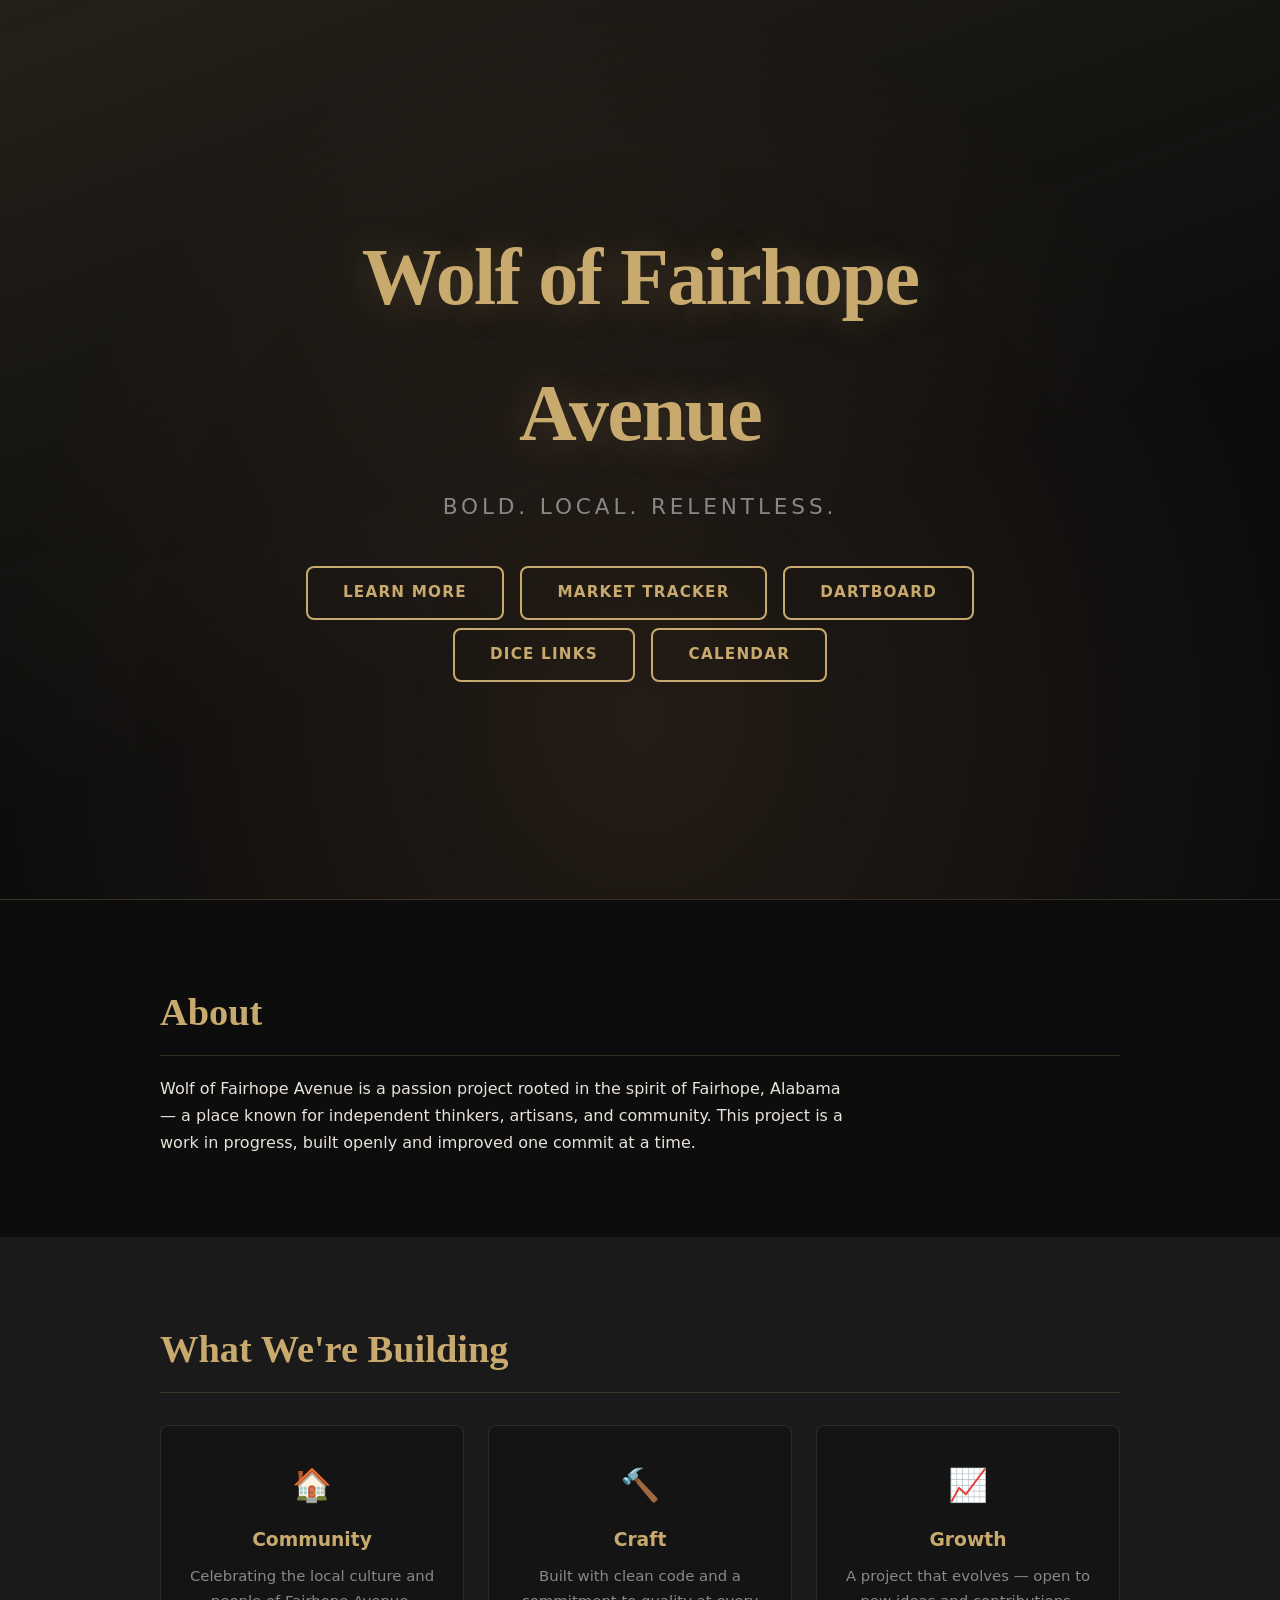
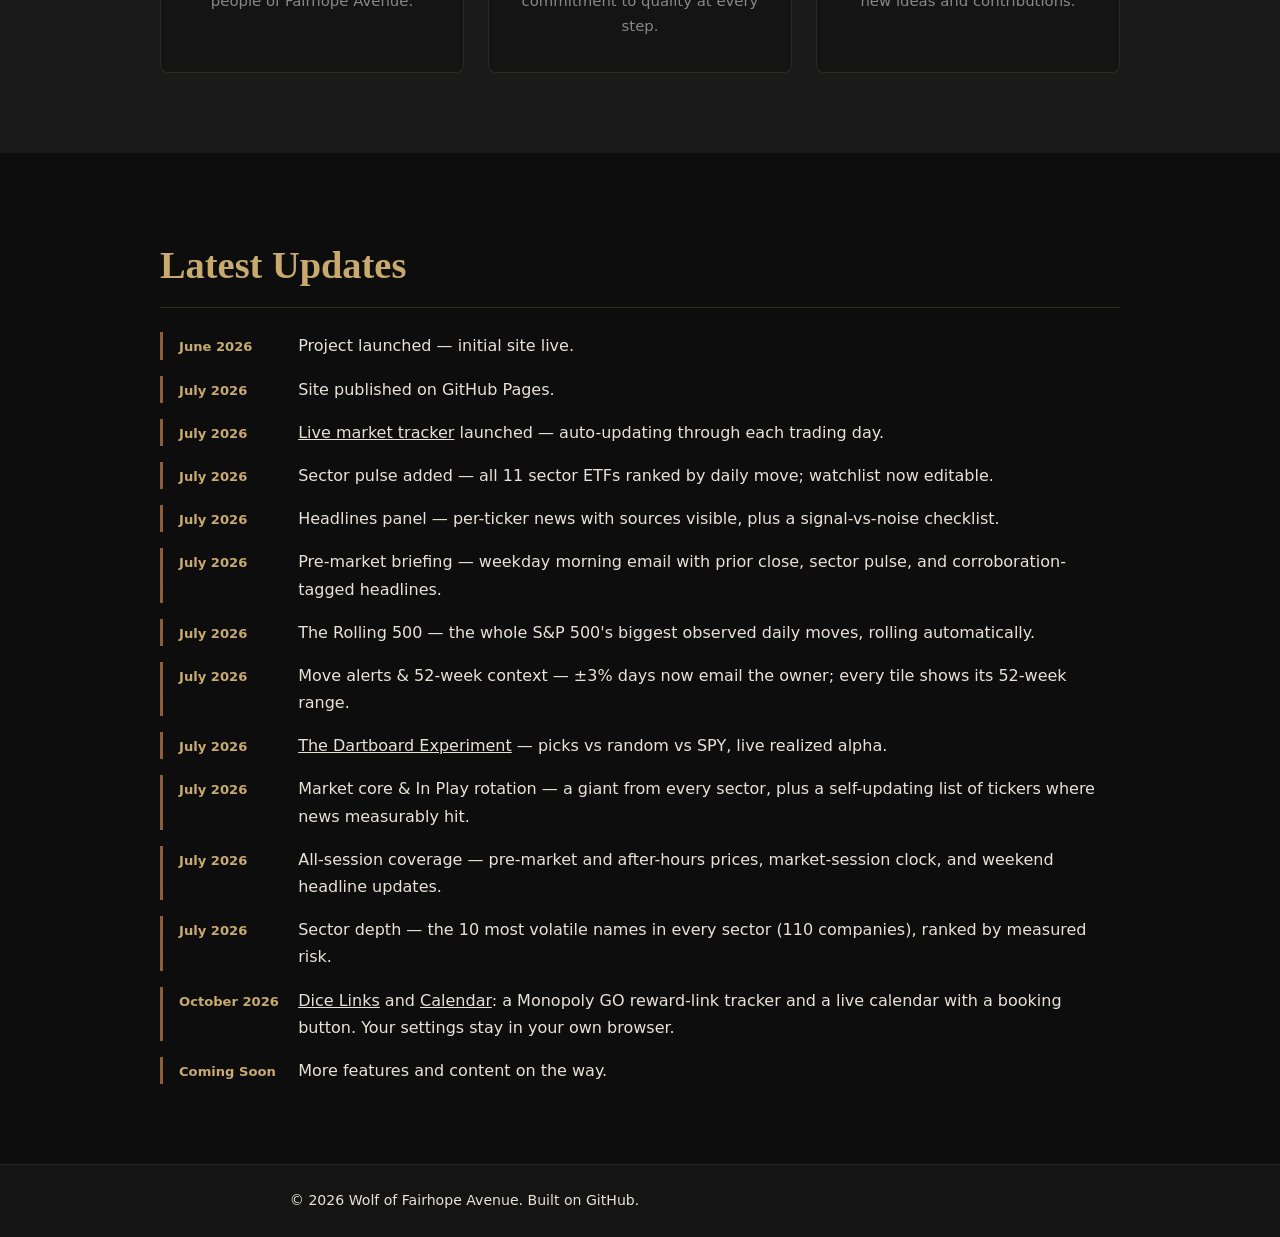
==== commit 60b328e9: "Add Dice Links and Calendar personal pages dice.html tracks Monopoly GO reward links: paste any text" ====
--- a/index.html
+++ b/index.html
@@ -18,6 +18,8 @@
       <a href="#about" class="btn">Learn More</a>
       <a href="tracker.html" class="btn">Market Tracker</a>
       <a href="dartboard.html" class="btn">Dartboard</a>
+      <a href="dice.html" class="btn">Dice Links</a>
+      <a href="calendar.html" class="btn">Calendar</a>
     </div>
   </header>
 
@@ -111,6 +113,10 @@
             <span class="update-text">Sector depth — the 10 most volatile names in every sector (110 companies), ranked by measured risk.</span>
           </li>
           <li>
+            <span class="update-date">October 2026</span>
+            <span class="update-text"><a href="dice.html" style="color:inherit">Dice Links</a> and <a href="calendar.html" style="color:inherit">Calendar</a>: a Monopoly GO reward-link tracker and a live calendar with a booking button. Your settings stay in your own browser.</span>
+          </li>
+          <li>
             <span class="update-date">Coming Soon</span>
             <span class="update-text">More features and content on the way.</span>
           </li>
